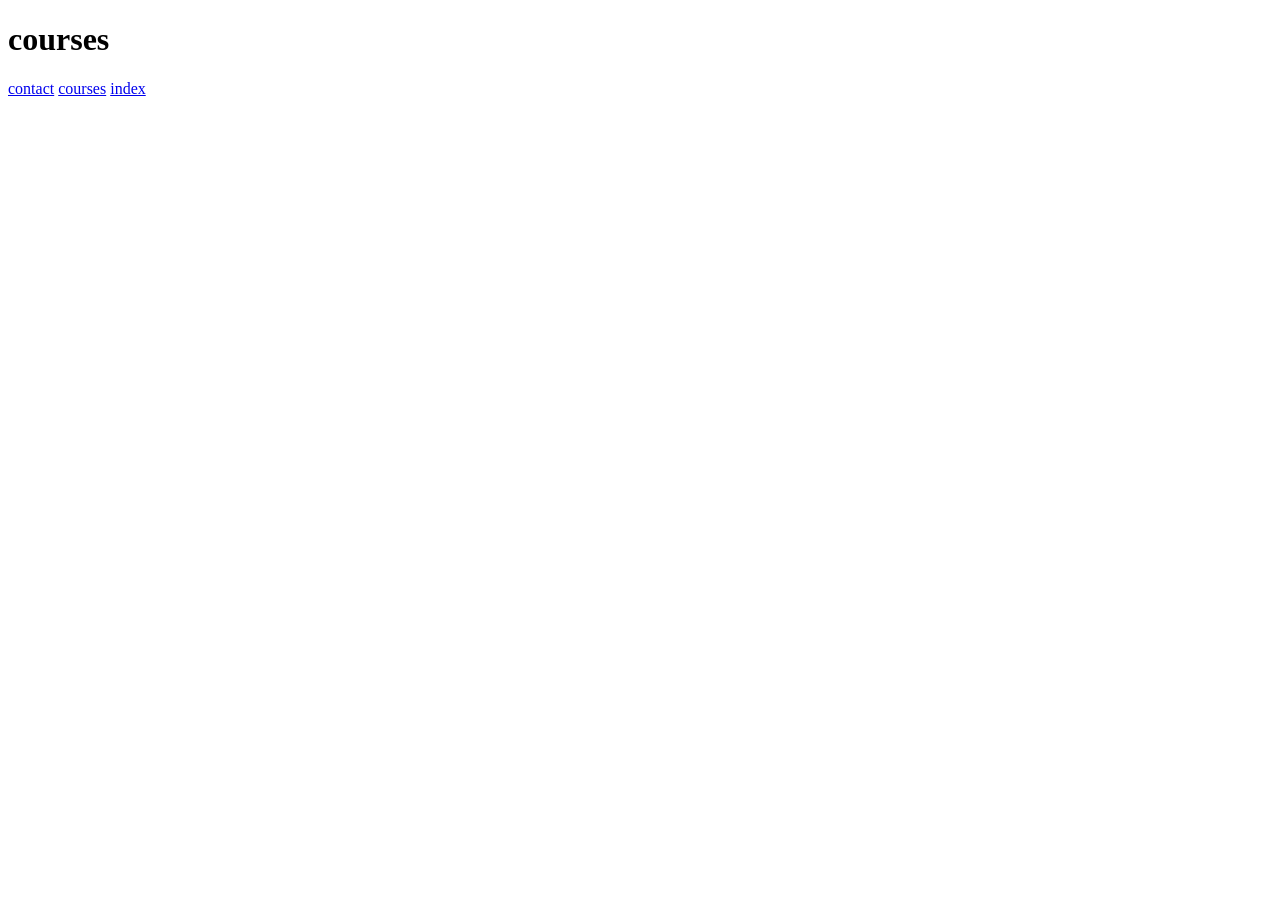
==== about.html @ 9f316b7d "Add files via upload" ====
<!DOCTYPE html>
<html lang="en">
<head>
    <meta charset="UTF-8">
    <meta name="viewport" content="width=device-width, initial-scale=1.0">
    <title>Document</title>
</head>
<body>
    <h1>courses</h1>
    <a href="contact.html" target="_blank">contact</a>
    <a href="courses.html" target="_blank">courses</a>
    <a href="index.html" target="_blank">index</a>
</body>
</html>
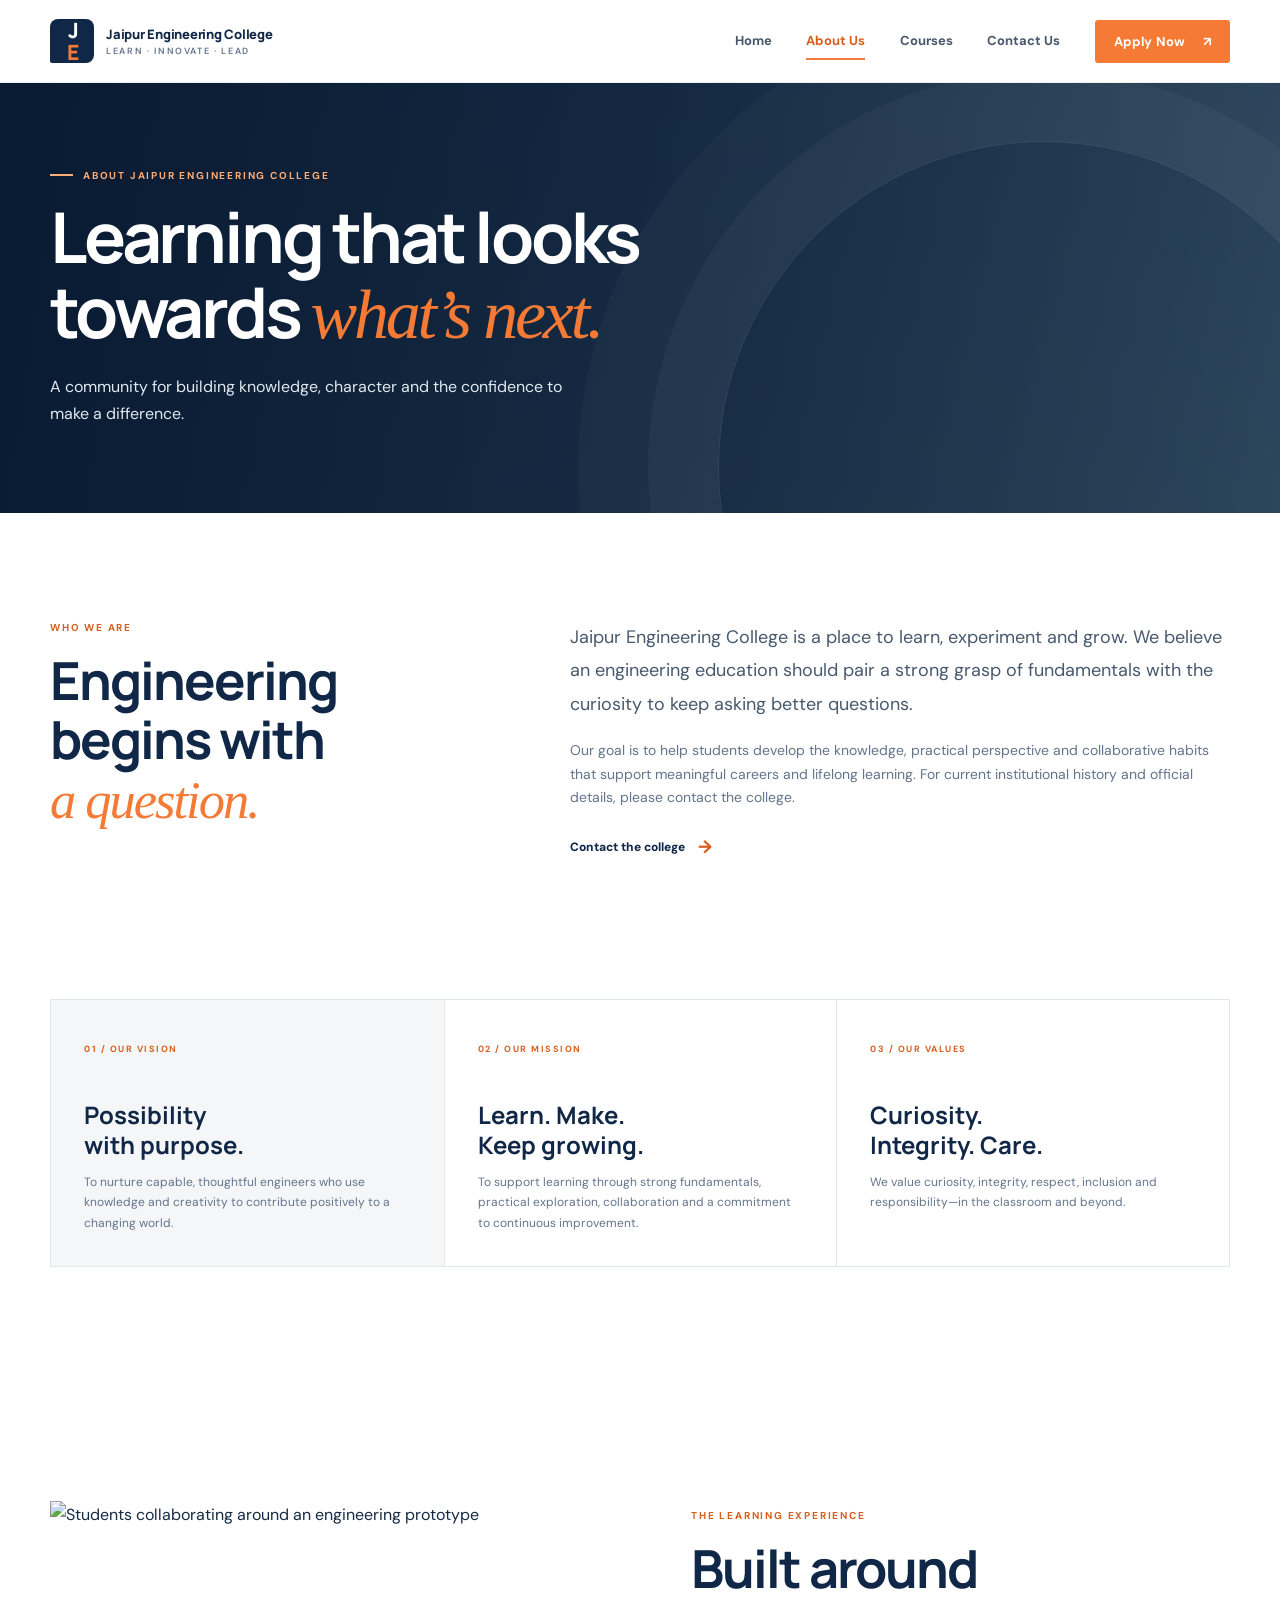
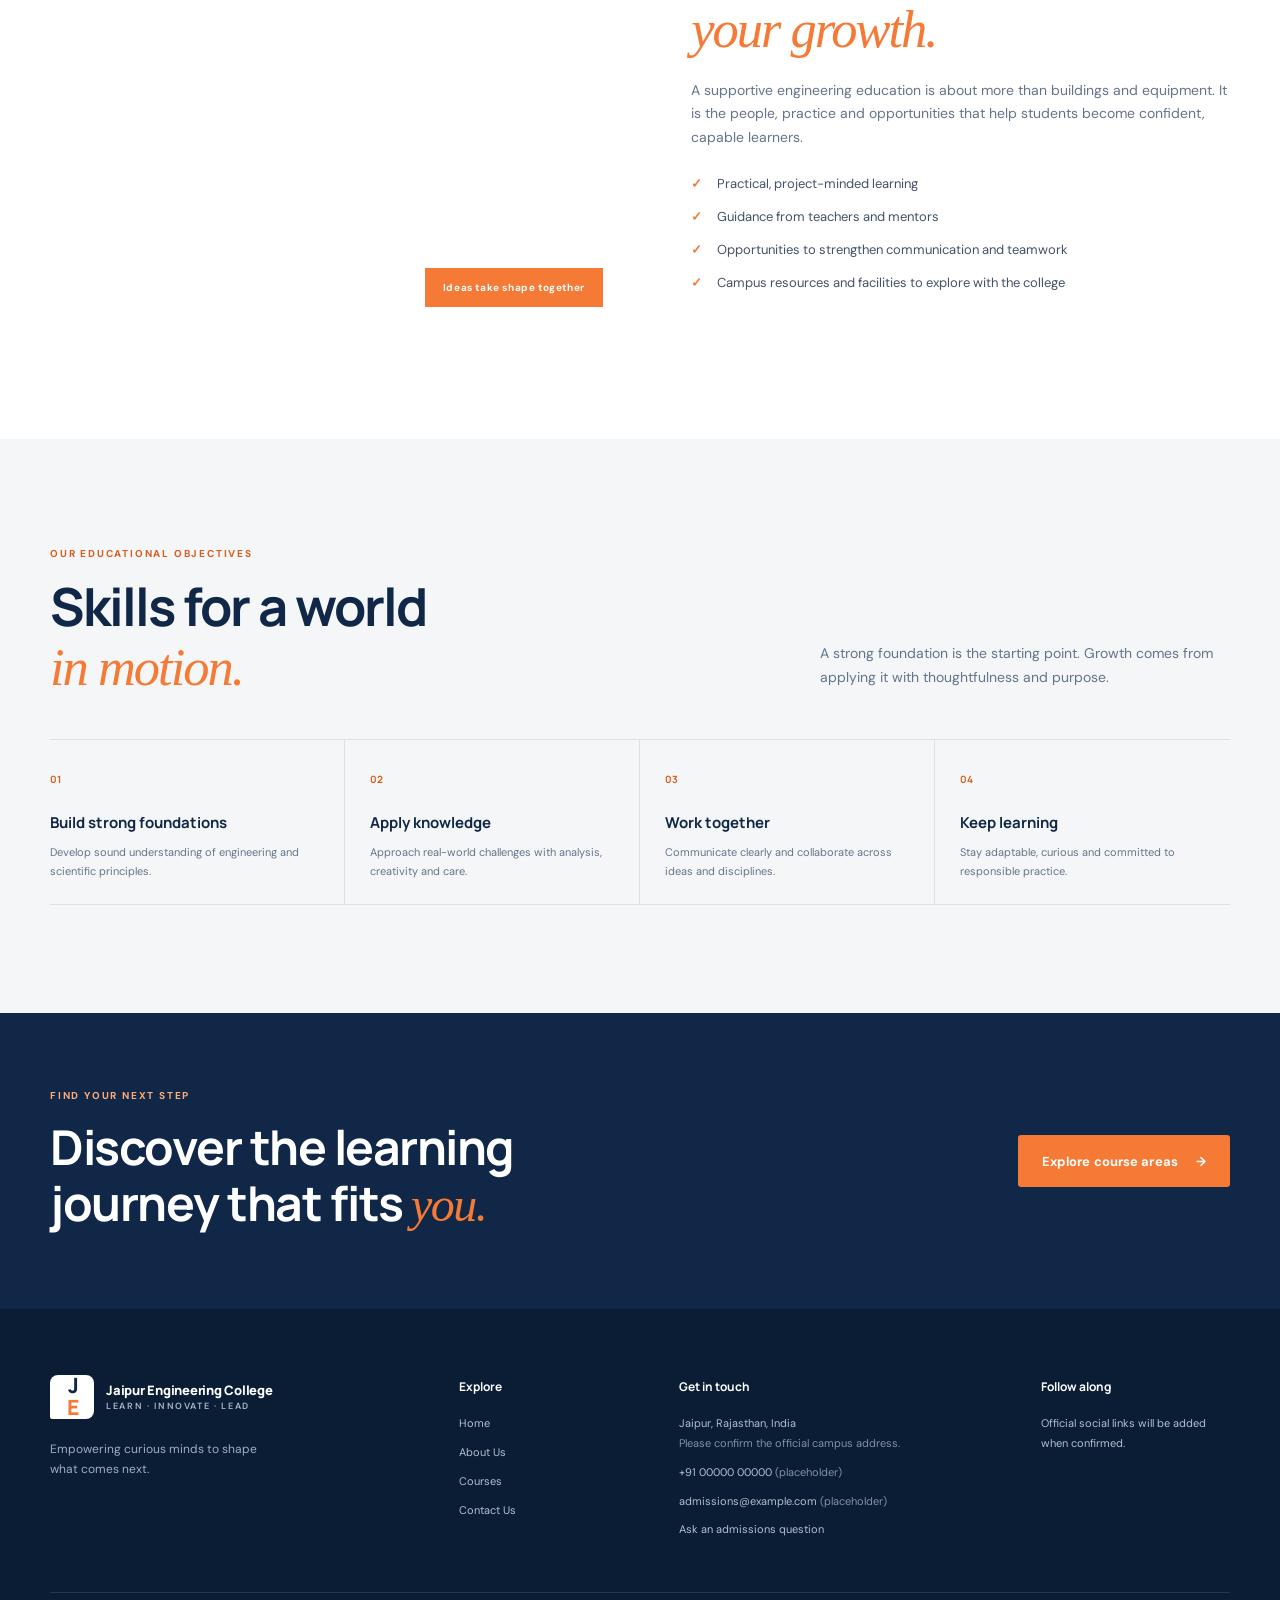
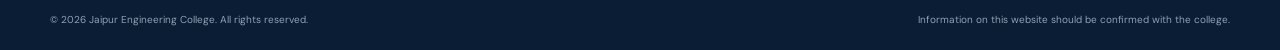
==== commit e526a3d8: "updated design of my first site" ====
--- a/about.html
+++ b/about.html
@@ -2,13 +2,26 @@
 <html lang="en">
 <head>
     <meta charset="UTF-8">
-    <meta name="viewport" content="width=device-width, initial-scale=1.0">
-    <title>Document</title>
+    <meta name="viewport" content="width=device-width, initial-scale=1">
+    <meta name="description" content="Learn about Jaipur Engineering College, its educational approach, values and campus experience.">
+    <meta name="theme-color" content="#102747">
+    <title>About Us | Jaipur Engineering College</title>
+    <link rel="preconnect" href="https://fonts.googleapis.com">
+    <link rel="preconnect" href="https://fonts.gstatic.com" crossorigin>
+    <link href="https://fonts.googleapis.com/css2?family=DM+Sans:wght@400;500;600;700&family=Manrope:wght@400;500;600;700;800&display=swap" rel="stylesheet">
+    <link rel="stylesheet" href="style.css"><script src="script.js" defer></script>
 </head>
 <body>
-    <h1>courses</h1>
-    <a href="contact.html" target="_blank">contact</a>
-    <a href="courses.html" target="_blank">courses</a>
-    <a href="index.html" target="_blank">index</a>
+    <a class="skip-link" href="#main">Skip to content</a>
+    <header class="site-header"><div class="container nav-wrap"><a class="brand" href="index.html" aria-label="Jaipur Engineering College home"><span class="brand-mark" aria-hidden="true">J<span>E</span></span><span class="brand-name">Jaipur Engineering College<small>Learn · Innovate · Lead</small></span></a><button class="menu-toggle" type="button" aria-label="Open navigation" aria-expanded="false" aria-controls="primary-navigation"><span></span><span></span><span></span></button><nav class="primary-nav" id="primary-navigation" aria-label="Main navigation"><a href="index.html">Home</a><a href="about.html" aria-current="page">About Us</a><a href="courses.html">Courses</a><a href="contact.html">Contact Us</a><a class="button button-small button-orange nav-apply" href="contact.html#enquiry">Apply Now <span aria-hidden="true">↗</span></a></nav></div></header>
+    <main id="main">
+        <section class="page-hero about-hero"><div class="container page-hero-content"><p class="eyebrow eyebrow-light"><span></span> About Jaipur Engineering College</p><h1>Learning that looks<br>towards <em>what’s next.</em></h1><p>A community for building knowledge, character and the confidence to make a difference.</p></div></section>
+        <section class="section"><div class="container about-intro-grid"><div class="section-heading"><p class="eyebrow">Who we are</p><h2>Engineering<br>begins with<br><em>a question.</em></h2></div><div class="about-intro-copy"><p class="body-large">Jaipur Engineering College is a place to learn, experiment and grow. We believe an engineering education should pair a strong grasp of fundamentals with the curiosity to keep asking better questions.</p><p>Our goal is to help students develop the knowledge, practical perspective and collaborative habits that support meaningful careers and lifelong learning. For current institutional history and official details, please contact the college.</p><a class="text-link" href="contact.html">Contact the college <span aria-hidden="true">→</span></a></div></div></section>
+        <section class="values-section"><div class="container values-grid"><article class="value-card value-primary"><span class="card-number">01 / OUR VISION</span><h2>Possibility<br>with purpose.</h2><p>To nurture capable, thoughtful engineers who use knowledge and creativity to contribute positively to a changing world.</p></article><article class="value-card"><span class="card-number">02 / OUR MISSION</span><h2>Learn. Make.<br>Keep growing.</h2><p>To support learning through strong fundamentals, practical exploration, collaboration and a commitment to continuous improvement.</p></article><article class="value-card"><span class="card-number">03 / OUR VALUES</span><h2>Curiosity.<br>Integrity. Care.</h2><p>We value curiosity, integrity, respect, inclusion and responsibility—in the classroom and beyond.</p></article></div></section>
+        <section class="section"><div class="container split-feature about-facilities"><div class="feature-image-wrap"><img src="https://images.unsplash.com/photo-1581092160562-40aa08e78837?auto=format&fit=crop&w=1000&q=80" alt="Students collaborating around an engineering prototype" loading="lazy"><span class="image-caption">Ideas take shape together</span></div><div class="feature-copy"><p class="eyebrow">The learning experience</p><h2>Built around<br><em>your growth.</em></h2><p>A supportive engineering education is about more than buildings and equipment. It is the people, practice and opportunities that help students become confident, capable learners.</p><ul class="check-list"><li>Practical, project-minded learning</li><li>Guidance from teachers and mentors</li><li>Opportunities to strengthen communication and teamwork</li><li>Campus resources and facilities to explore with the college</li></ul></div></div></section>
+        <section class="section section-soft"><div class="container"><div class="section-top"><div class="section-heading"><p class="eyebrow">Our educational objectives</p><h2>Skills for a world<br><em>in motion.</em></h2></div><p class="section-summary">A strong foundation is the starting point. Growth comes from applying it with thoughtfulness and purpose.</p></div><div class="objectives-grid"><article><span>01</span><h3>Build strong foundations</h3><p>Develop sound understanding of engineering and scientific principles.</p></article><article><span>02</span><h3>Apply knowledge</h3><p>Approach real-world challenges with analysis, creativity and care.</p></article><article><span>03</span><h3>Work together</h3><p>Communicate clearly and collaborate across ideas and disciplines.</p></article><article><span>04</span><h3>Keep learning</h3><p>Stay adaptable, curious and committed to responsible practice.</p></article></div></div></section>
+        <section class="career-band"><div class="container career-content"><div><p class="eyebrow eyebrow-light">Find your next step</p><h2>Discover the learning<br>journey that fits <em>you.</em></h2></div><a class="button button-orange" href="courses.html">Explore course areas <span aria-hidden="true">→</span></a></div></section>
+    </main>
+    <footer class="site-footer"><div class="container footer-main"><div class="footer-brand"><a class="brand brand-footer" href="index.html"><span class="brand-mark" aria-hidden="true">J<span>E</span></span><span class="brand-name">Jaipur Engineering College<small>Learn · Innovate · Lead</small></span></a><p>Empowering curious minds to shape what comes next.</p></div><div class="footer-col"><h2>Explore</h2><a href="index.html">Home</a><a href="about.html">About Us</a><a href="courses.html">Courses</a><a href="contact.html">Contact Us</a></div><div class="footer-col"><h2>Get in touch</h2><p>Jaipur, Rajasthan, India<br><span class="muted">Please confirm the official campus address.</span></p><a href="tel:+910000000000">+91 00000 00000 <span class="muted">(placeholder)</span></a><a href="mailto:admissions@example.com">admissions@example.com <span class="muted">(placeholder)</span></a><a href="contact.html#enquiry">Ask an admissions question</a></div><div class="footer-col"><h2>Follow along</h2><p>Official social links will be added when confirmed.</p></div></div><div class="container footer-bottom"><span>© <span data-year>2026</span> Jaipur Engineering College. All rights reserved.</span><span>Information on this website should be confirmed with the college.</span></div></footer>
 </body>
-</html>+</html>
--- a/style.css
+++ b/style.css
@@ -0,0 +1,313 @@
+:root {
+    color-scheme: light;
+    --navy: #102747;
+    --navy-deep: #0b1d35;
+    --ink: #152a43;
+    --muted: #64748b;
+    --orange: #f47a35;
+    --orange-dark: #d85e1d;
+    --paper: #fff;
+    --soft: #f4f6f8;
+    --line: #e3e8ed;
+    --serif: Georgia, "Times New Roman", serif;
+    --sans: "DM Sans", Arial, sans-serif;
+    --display: "Manrope", "DM Sans", Arial, sans-serif;
+    --content: 1180px;
+}
+
+* { box-sizing: border-box; }
+html { scroll-behavior: smooth; scroll-padding-top: 88px; }
+body { margin: 0; color: var(--ink); background: var(--paper); font: 16px/1.7 var(--sans); -webkit-font-smoothing: antialiased; }
+img { display: block; max-width: 100%; }
+a { color: inherit; text-decoration: none; }
+button, input, select, textarea { font: inherit; }
+button, a { -webkit-tap-highlight-color: transparent; }
+.container { width: min(var(--content), calc(100% - 48px)); margin-inline: auto; }
+.sr-only, .skip-link:not(:focus) { position: absolute; width: 1px; height: 1px; padding: 0; margin: -1px; overflow: hidden; clip: rect(0, 0, 0, 0); white-space: nowrap; border: 0; }
+.skip-link:focus { position: fixed; z-index: 100; top: 12px; left: 12px; padding: 12px 18px; background: var(--paper); color: var(--navy); box-shadow: 0 4px 20px #0003; }
+.site-header { position: sticky; z-index: 20; top: 0; background: rgba(255,255,255,.97); border-bottom: 1px solid rgba(16,39,71,.08); backdrop-filter: blur(14px); }
+.nav-wrap { min-height: 82px; display: flex; align-items: center; justify-content: space-between; gap: 32px; }
+.brand { display: inline-flex; align-items: center; gap: 12px; flex-shrink: 0; }
+.brand-mark { display: grid; width: 44px; height: 44px; place-items: center; border-radius: 8px 8px 8px 2px; background: var(--navy); color: white; font: 800 21px/1 var(--display); letter-spacing: -2px; }
+.brand-mark span { color: var(--orange); }
+.brand-name { color: var(--navy); font: 800 13px/1.25 var(--display); letter-spacing: -.25px; }
+.brand-name small { display: block; margin-top: 4px; color: var(--muted); font: 600 9px/1 var(--sans); letter-spacing: 1.65px; text-transform: uppercase; }
+.primary-nav { display: flex; align-items: center; gap: clamp(19px, 2.7vw, 38px); }
+.primary-nav > a:not(.button) { position: relative; padding-block: 28px; color: #48576b; font-size: 13px; font-weight: 700; transition: color .2s; }
+.primary-nav > a:not(.button):hover, .primary-nav > a[aria-current="page"] { color: var(--orange-dark); }
+.primary-nav > a:not(.button)::after { position: absolute; right: 0; bottom: 20px; left: 0; height: 2px; background: var(--orange); content: ""; transform: scaleX(0); transform-origin: left; transition: transform .2s; }
+.primary-nav > a:not(.button):hover::after, .primary-nav > a[aria-current="page"]::after { transform: scaleX(1); }
+.menu-toggle { display: none; width: 44px; height: 44px; padding: 11px; border: 1px solid var(--line); border-radius: 5px; background: white; cursor: pointer; }
+.menu-toggle span { display: block; width: 19px; height: 2px; margin: 4px auto; background: var(--navy); transition: transform .2s, opacity .2s; }
+.button { display: inline-flex; min-height: 52px; align-items: center; justify-content: center; gap: 18px; padding: 0 23px; border: 1px solid transparent; border-radius: 3px; font: 700 13px/1 var(--sans); letter-spacing: .1px; transition: transform .2s, background .2s, color .2s, box-shadow .2s; }
+.button:hover { transform: translateY(-2px); box-shadow: 0 8px 22px #10274720; }
+.button-small { min-height: 43px; padding-inline: 18px; }
+.button-orange { color: white; background: var(--orange); }
+.button-orange:hover { background: var(--orange-dark); }
+.button-navy { color: white; background: var(--navy); }
+.button-navy:hover { background: var(--navy-deep); }
+.button-outline-light { border-color: #ffffff95; color: white; background: #ffffff0d; }
+.button-outline-light:hover { color: var(--navy); background: white; }
+.hero { position: relative; display: flex; min-height: min(670px, 77vw); min-height: clamp(560px, 61vw, 710px); align-items: center; overflow: hidden; color: white; background: var(--navy); }
+.hero-image, .hero-shade { position: absolute; inset: 0; width: 100%; height: 100%; }
+.hero-image { object-fit: cover; object-position: center 48%; animation: hero-zoom 16s ease-out both; }
+.hero-shade { background: linear-gradient(90deg, rgba(8,25,47,.91) 0%, rgba(8,25,47,.76) 43%, rgba(8,25,47,.18) 100%), linear-gradient(0deg, rgba(8,25,47,.30), transparent 34%); }
+.hero-content { position: relative; z-index: 1; padding-block: 80px 90px; animation: rise-in .7s ease-out both; }
+.eyebrow { display: flex; align-items: center; gap: 10px; margin: 0 0 17px; color: var(--orange-dark); font: 700 10px/1.3 var(--sans); letter-spacing: 1.8px; text-transform: uppercase; }
+.eyebrow > span { display: inline-block; width: 23px; height: 2px; background: currentColor; }
+.eyebrow-light { color: #ffad76; }
+h1, h2, h3, p { margin-top: 0; }
+h1, h2, h3 { font-family: var(--display); }
+.hero h1, .page-hero h1 { max-width: 780px; margin: 0; color: white; font-size: clamp(42px, 6.2vw, 78px); font-weight: 700; line-height: 1.08; letter-spacing: -3.2px; }
+h1 em, h2 em { color: var(--orange); font-family: var(--serif); font-weight: 400; }
+.hero-copy { max-width: 535px; margin: 24px 0 30px; color: #e0e8f0; font-size: 17px; line-height: 1.8; }
+.button-row { display: flex; flex-wrap: wrap; gap: 12px; }
+.hero-note { margin: 32px 0 0; color: #d5deea; font-size: 11px; letter-spacing: .6px; }
+.hero-index { position: absolute; right: max(24px, calc((100% - var(--content))/2)); bottom: 38px; color: white; font: 700 12px var(--display); letter-spacing: 2px; }
+.hero-index span { color: #a9b6c6; }
+.quick-facts { border-bottom: 1px solid var(--line); background: #fff; }
+.facts-grid { display: grid; grid-template-columns: repeat(4,1fr); padding-block: 25px; }
+.facts-grid > div { padding: 3px 22px; border-left: 1px solid var(--line); }
+.facts-grid > div:first-child { padding-left: 0; border-left: 0; }
+.facts-grid strong, .facts-grid span { display: block; }
+.facts-grid strong { color: var(--navy); font: 800 13px var(--display); }
+.facts-grid span { margin-top: 5px; color: var(--muted); font-size: 11px; }
+.snapshot-section { padding-block: 58px; background: #fbf6f2; }
+.snapshot-inner { display: grid; grid-template-columns: .75fr 1.25fr; align-items: center; gap: 55px; }
+.snapshot-heading .eyebrow { margin-bottom: 10px; }
+.snapshot-heading h2 { margin: 0; color: var(--navy); font-size: 27px; line-height: 1.18; }
+.snapshot-heading p:last-child { max-width: 260px; margin: 11px 0 0; color: var(--muted); font-size: 10px; }
+.snapshot-grid { display: grid; grid-template-columns: 1fr 1fr; border-top: 1px solid #e7d8cf; border-left: 1px solid #e7d8cf; }
+.snapshot-grid article { min-height: 82px; padding: 17px 20px; border-right: 1px solid #e7d8cf; border-bottom: 1px solid #e7d8cf; }
+.snapshot-grid strong, .snapshot-grid span { display: block; }
+.snapshot-grid strong { color: var(--navy); font: 700 14px var(--display); }
+.snapshot-grid span { margin-top: 3px; color: var(--muted); font-size: 10px; }
+.section { padding-block: 108px; }
+.section-soft { background: var(--soft); }
+.intro-grid { display: grid; grid-template-columns: .9fr 1.1fr; align-items: center; gap: 70px; }
+.section-heading h2, .feature-copy h2, .contact-aside h2 { margin: 0; color: var(--navy); font-size: clamp(36px, 4.1vw, 53px); line-height: 1.12; letter-spacing: -2px; }
+.section-heading h2 em, .feature-copy h2 em, .contact-aside h2 em { color: var(--orange); }
+.body-large { color: #48596d; font-size: 18px; line-height: 1.85; }
+.intro-copy p { margin-bottom: 23px; }
+.text-link { display: inline-flex; align-items: center; gap: 13px; color: var(--navy); font-size: 12px; font-weight: 800; }
+.text-link span { color: var(--orange-dark); font-size: 18px; transition: transform .2s; }
+.text-link:hover span { transform: translateX(4px); }
+.section-top { display: flex; align-items: end; justify-content: space-between; gap: 30px; margin-bottom: 42px; }
+.section-top > .text-link { margin-bottom: 8px; }
+.course-preview-grid { display: grid; grid-template-columns: repeat(3,1fr); gap: 17px; }
+.course-preview { position: relative; min-height: 260px; padding: 29px; border: 1px solid #e1e6eb; background: white; transition: transform .25s, box-shadow .25s, border-color .25s; }
+.course-preview:hover { transform: translateY(-5px); border-color: #f5b68f; box-shadow: 0 14px 34px #1027470d; }
+.card-number { color: var(--orange-dark); font: 700 9px/1.4 var(--sans); letter-spacing: 1.5px; }
+.course-preview h3 { max-width: 250px; margin: 48px 0 10px; color: var(--navy); font-size: 21px; line-height: 1.3; }
+.course-preview p { max-width: 280px; margin-bottom: 0; color: var(--muted); font-size: 13px; }
+.card-arrow { position: absolute; top: 24px; right: 27px; color: var(--orange); font-size: 22px; }
+.fine-print { margin: 20px 0 0; color: #7a8795; font-size: 11px; }
+.split-feature { display: grid; grid-template-columns: 1fr 1fr; align-items: center; gap: clamp(50px, 8vw, 110px); }
+.feature-image-wrap { position: relative; min-height: 430px; }
+.feature-image-wrap img { width: 100%; height: 430px; object-fit: cover; }
+.image-caption { position: absolute; right: -14px; bottom: 24px; padding: 13px 18px; color: white; background: var(--orange); font: 700 10px var(--sans); letter-spacing: .6px; }
+.feature-copy > p:not(.eyebrow) { margin: 20px 0; color: var(--muted); font-size: 14px; }
+.check-list { display: grid; gap: 11px; margin: 23px 0 29px; padding: 0; list-style: none; }
+.check-list li { position: relative; padding-left: 26px; color: #425267; font-size: 13px; }
+.check-list li::before { position: absolute; left: 0; color: var(--orange); content: "✓"; font-weight: 800; }
+.facilities-section { padding-top: 92px; }
+.facility-grid { display: grid; grid-template-columns: repeat(3,1fr); gap: 18px; }
+.facility-card { overflow: hidden; border: 1px solid var(--line); background: white; }
+.facility-card img { width: 100%; height: 205px; object-fit: cover; }
+.facility-card > div { padding: 22px; }
+.facility-card h3 { margin: 10px 0 7px; color: var(--navy); font-size: 19px; }
+.facility-card p { margin: 0; color: var(--muted); font-size: 11px; }
+.placement-section { padding-block: 80px; }
+.placement-inner { display: grid; grid-template-columns: .9fr 1.1fr .8fr; align-items: center; gap: 45px; }
+.placement-inner h2 { margin: 0; color: var(--navy); font-size: clamp(32px,3vw,42px); line-height: 1.15; letter-spacing: -1.5px; }
+.placement-inner > div:nth-child(2) p { margin-bottom: 17px; color: var(--muted); font-size: 12px; }
+.placement-placeholder { padding: 20px; border-left: 2px solid var(--orange); background: var(--soft); }
+.placement-placeholder span, .placement-placeholder strong { display: block; }
+.placement-placeholder span { color: var(--muted); font-size: 10px; }
+.placement-placeholder strong { margin-top: 6px; color: var(--navy); font: 700 13px var(--display); }
+.career-band { padding-block: 76px; color: white; background: var(--navy); }
+.career-content { display: flex; align-items: center; justify-content: space-between; gap: 35px; }
+.career-content h2 { margin: 0; color: white; font-size: clamp(31px, 4vw, 48px); line-height: 1.17; letter-spacing: -1.5px; }
+.stories-section { background: #f8f9fa; }
+.stories-inner { display: grid; grid-template-columns: 1fr 1fr; gap: 90px; align-items: center; }
+.stories-inner h2 { margin: 0; color: var(--navy); font-size: clamp(36px,4vw,50px); line-height: 1.1; letter-spacing: -2px; }
+.story-note { position: relative; padding-left: 34px; border-left: 1px solid #d9e0e7; }
+.story-note p { color: #526175; font-size: 15px; }
+.quote-mark { display: block; margin-bottom: 8px; color: var(--orange); font: 60px/.7 var(--serif); }
+.site-footer { color: #e1e9f1; background: #0a1d35; }
+.footer-main { display: grid; grid-template-columns: 1.5fr .7fr 1.3fr .8fr; gap: 55px; padding-block: 65px 52px; }
+.brand-footer .brand-name { color: white; }
+.brand-footer .brand-name small { color: #a9b7c8; }
+.brand-footer .brand-mark { color: var(--navy); background: white; }
+.footer-brand > p { max-width: 230px; margin: 20px 0 0; color: #9eafc2; font-size: 12px; }
+.footer-col { display: flex; align-items: flex-start; flex-direction: column; gap: 9px; }
+.footer-col h2 { margin: 4px 0 10px; color: white; font: 700 12px var(--display); }
+.footer-col > a, .footer-col p { margin: 0; color: #b3c0cf; font-size: 11px; line-height: 1.8; }
+.footer-col > a:hover { color: #ffad76; }
+.muted { color: #8192a6; }
+.footer-bottom { display: flex; justify-content: space-between; gap: 20px; padding-block: 18px 22px; border-top: 1px solid #ffffff1c; color: #8fa0b4; font-size: 10px; }
+
+/* Inner pages */
+.page-hero { position: relative; display: flex; min-height: 430px; align-items: center; overflow: hidden; background-color: var(--navy); }
+.page-hero::before { position: absolute; inset: 0; background: linear-gradient(90deg,rgba(8,25,47,.92),rgba(8,25,47,.63) 60%,rgba(8,25,47,.36)); content: ""; }
+.page-hero::after { position: absolute; right: -90px; bottom: -280px; width: 650px; height: 650px; border: 1px solid #ffffff1c; border-radius: 50%; box-shadow: 0 0 0 70px #ffffff08,0 0 0 140px #ffffff06; content: ""; }
+.about-hero { background: linear-gradient(120deg,#142f51,#49677d); }
+.about-hero::before { background: linear-gradient(90deg,rgba(8,25,47,.9),rgba(8,25,47,.42)); }
+.courses-hero { background: linear-gradient(115deg,#102747 0%,#24486a 70%,#b75b32 150%); }
+.contact-hero { background: linear-gradient(115deg,#102747 0%,#294b67 65%,#a85530 145%); }
+.page-hero-content { position: relative; z-index: 1; padding-block: 80px; }
+.page-hero h1 { font-size: clamp(44px,6vw,70px); }
+.page-hero-content > p:last-child { max-width: 540px; margin: 20px 0 0; color: #e1e8ef; font-size: 16px; }
+.about-intro-grid { display: grid; grid-template-columns: .8fr 1.2fr; gap: 80px; }
+.about-intro-copy p { color: var(--muted); font-size: 14px; }
+.about-intro-copy .body-large { color: #48596d; font-size: 18px; }
+.about-intro-copy .text-link { margin-top: 8px; }
+.values-section { padding-block: 28px 96px; }
+.values-grid { display: grid; grid-template-columns: repeat(3,1fr); border: 1px solid var(--line); }
+.value-card { min-height: 260px; padding: 33px; border-left: 1px solid var(--line); }
+.value-card:first-child { border-left: 0; }
+.value-card h2 { margin: 40px 0 12px; color: var(--navy); font-size: 24px; line-height: 1.25; }
+.value-card p { margin: 0; color: var(--muted); font-size: 12px; }
+.value-primary { background: var(--soft); }
+.about-facilities { padding-top: 30px; }
+.section-summary { max-width: 410px; margin-bottom: 7px; color: var(--muted); font-size: 14px; }
+.objectives-grid { display: grid; grid-template-columns: repeat(4,1fr); border-top: 1px solid #dce2e8; border-bottom: 1px solid #dce2e8; }
+.objectives-grid article { padding: 24px 25px 23px 0; border-right: 1px solid #dce2e8; }
+.objectives-grid article + article { padding-left: 25px; }
+.objectives-grid article:last-child { border: 0; }
+.objectives-grid article > span { color: var(--orange-dark); font: 700 10px var(--display); }
+.objectives-grid h3 { margin: 19px 0 8px; color: var(--navy); font-size: 15px; }
+.objectives-grid p { margin: 0; color: var(--muted); font-size: 11px; }
+.course-page-heading { display: flex; justify-content: space-between; align-items: end; gap: 50px; margin-bottom: 40px; }
+.course-page-heading h2 { margin: 0; color: var(--navy); font-size: clamp(34px,4vw,48px); line-height: 1.12; letter-spacing: -1.8px; }
+.course-page-heading > p { max-width: 470px; margin: 0 0 4px; color: var(--muted); font-size: 12px; }
+.course-tools { display: flex; align-items: center; justify-content: space-between; gap: 20px; margin-bottom: 23px; }
+.search-box { display: flex; min-width: 260px; align-items: center; gap: 9px; padding: 0 14px; border: 1px solid #dce2e8; color: var(--orange-dark); }
+.search-box > span:not(.sr-only) { font-size: 22px; }
+.search-box input { width: 100%; height: 45px; border: 0; outline: 0; color: var(--ink); background: transparent; font-size: 12px; }
+.filter-buttons { display: flex; flex-wrap: wrap; gap: 7px; }
+.filter-button { padding: 10px 14px; border: 1px solid #dce2e8; color: #536175; background: white; font-size: 11px; font-weight: 700; cursor: pointer; transition: color .2s, background .2s, border .2s; }
+.filter-button:hover, .filter-button.is-active { border-color: var(--navy); color: white; background: var(--navy); }
+.course-grid { display: grid; grid-template-columns: repeat(3,1fr); gap: 20px; align-items: stretch; }
+.course-card { overflow: hidden; border: 1px solid #e1e6eb; background: white; transition: transform .2s, box-shadow .2s; }
+.course-card:hover { transform: translateY(-4px); box-shadow: 0 12px 30px #10274712; }
+.course-card[hidden] { display: none; }
+.course-card > img { width: 100%; height: 190px; object-fit: cover; background: var(--soft); }
+.course-card-body { padding: 21px; }
+.course-card h3 { min-height: 53px; margin: 11px 0 8px; color: var(--navy); font-size: 18px; line-height: 1.42; }
+.course-card-body > p { min-height: 60px; margin-bottom: 18px; color: var(--muted); font-size: 11px; }
+.course-card dl { margin: 0 0 19px; border-top: 1px solid var(--line); }
+.course-card dl > div { display: flex; justify-content: space-between; gap: 10px; padding: 9px 0; border-bottom: 1px solid var(--line); font-size: 10px; }
+.course-card dt { color: #69778a; }
+.course-card dd { margin: 0; color: var(--ink); font-weight: 700; text-align: right; }
+.course-card .text-link { font-size: 10px; }
+.empty-state { padding: 35px 0; color: var(--muted); text-align: center; }
+.notice-band { padding-block: 34px; background: var(--soft); }
+.notice-inner { display: flex; align-items: center; gap: 22px; }
+.notice-icon { display: grid; width: 40px; height: 40px; flex: 0 0 auto; place-items: center; border-radius: 50%; color: white; background: var(--orange); font: 700 17px var(--serif); }
+.notice-inner > div { flex: 1; }
+.notice-inner h2 { margin: 0 0 4px; color: var(--navy); font-size: 16px; }
+.notice-inner p { max-width: 720px; margin: 0; color: var(--muted); font-size: 11px; }
+.contact-section { padding-top: 88px; }
+.contact-layout { display: grid; grid-template-columns: .8fr 1.2fr; align-items: start; gap: 90px; }
+.contact-aside > p:not(.eyebrow) { max-width: 390px; margin: 20px 0 29px; color: var(--muted); font-size: 13px; }
+.contact-detail { display: flex; gap: 14px; margin-block: 20px; }
+.detail-icon { display: grid; width: 38px; height: 38px; flex: 0 0 auto; place-items: center; border: 1px solid #f2c0a2; color: var(--orange-dark); font-size: 16px; }
+.contact-detail h3 { margin: 0 0 3px; color: var(--navy); font-size: 12px; }
+.contact-detail p, .contact-detail a { margin: 0; color: #59687b; font-size: 11px; }
+.contact-detail a { text-decoration: underline; text-underline-offset: 2px; }
+.map-placeholder { display: flex; min-height: 130px; align-items: center; justify-content: center; flex-direction: column; gap: 7px; margin-top: 27px; padding: 20px; border: 1px dashed #c9d1d9; color: #8290a0; background: var(--soft); text-align: center; }
+.map-placeholder > span { color: var(--orange); font-size: 22px; }
+.map-placeholder p { max-width: 270px; margin: 0; font-size: 11px; }
+.form-panel { padding: clamp(25px,4vw,43px); border: 1px solid var(--line); box-shadow: 0 14px 40px #1027470b; }
+.form-panel h2 { margin: 0; color: var(--navy); font-size: 34px; letter-spacing: -1px; }
+.form-panel h2 em { color: var(--orange); }
+.form-intro { margin: 7px 0 24px; color: var(--muted); font-size: 11px; }
+.form-intro span, .form-field label span { color: var(--orange-dark); }
+.form-row { display: grid; grid-template-columns: 1fr 1fr; gap: 17px; }
+.form-field { display: flex; min-width: 0; flex-direction: column; gap: 7px; margin-bottom: 17px; }
+.form-field label { color: var(--navy); font-size: 11px; font-weight: 700; }
+.form-field input, .form-field select, .form-field textarea { width: 100%; min-height: 45px; padding: 11px 12px; border: 1px solid #d9e0e7; border-radius: 2px; outline: none; color: var(--ink); background: white; font-size: 12px; transition: border-color .2s, box-shadow .2s; }
+.form-field textarea { min-height: 120px; resize: vertical; }
+.form-field input:focus, .form-field select:focus, .form-field textarea:focus { border-color: var(--orange); box-shadow: 0 0 0 3px #f47a351c; }
+.form-field [aria-invalid="true"] { border-color: #bb3d32; }
+.form-disclaimer { margin: 0 0 17px; padding: 11px 13px; color: #657286; background: var(--soft); font-size: 10px; line-height: 1.6; }
+.form-submit { min-width: 180px; cursor: pointer; }
+.form-feedback { min-height: 21px; margin: 12px 0 0; color: #315f43; font-size: 11px; }
+.form-feedback.is-error { color: #a83229; }
+
+@keyframes rise-in { from { opacity: 0; transform: translateY(15px); } to { opacity: 1; transform: translateY(0); } }
+@keyframes hero-zoom { from { transform: scale(1.04); } to { transform: scale(1); } }
+@media (prefers-reduced-motion: reduce) { *, *::before, *::after { scroll-behavior: auto !important; animation-duration: .01ms !important; animation-iteration-count: 1 !important; transition-duration: .01ms !important; } }
+@media (max-width: 900px) {
+    .nav-wrap { min-height: 74px; }
+    .menu-toggle { display: block; }
+    .primary-nav { position: absolute; top: calc(100% + 1px); right: 0; left: 0; display: none; align-items: stretch; flex-direction: column; gap: 0; padding: 10px 24px 22px; border-bottom: 1px solid var(--line); background: white; box-shadow: 0 12px 20px #10274712; }
+    .primary-nav.is-open { display: flex; }
+    .primary-nav > a:not(.button) { padding: 13px 0; }
+    .primary-nav > a:not(.button)::after { bottom: 6px; right: auto; width: 30px; }
+    .nav-apply { align-self: flex-start; margin-top: 10px; }
+    .course-grid { grid-template-columns: repeat(2,1fr); }
+    .footer-main { grid-template-columns: 1.2fr 1fr; gap: 35px; }
+    .contact-layout { gap: 45px; }
+}
+@media (max-width: 650px) {
+    .container { width: min(var(--content), calc(100% - 36px)); }
+    .brand-mark { width: 40px; height: 40px; }
+    .brand-name { font-size: 11px; }
+    .hero { min-height: 610px; }
+    .hero-image { object-position: 58% center; }
+    .hero-shade { background: linear-gradient(90deg,rgba(8,25,47,.88),rgba(8,25,47,.52)),linear-gradient(0deg,rgba(8,25,47,.46),transparent 50%); }
+    .hero-content { padding-block: 68px; }
+    .hero h1, .page-hero h1 { font-size: clamp(42px, 12vw, 62px); letter-spacing: -2px; }
+    .hero-copy { font-size: 15px; }
+    .hero-index { bottom: 23px; }
+    .facts-grid { grid-template-columns: 1fr 1fr; gap: 18px 0; padding-block: 22px; }
+    .facts-grid > div { padding-left: 14px; }
+    .facts-grid > div:nth-child(odd) { padding-left: 0; border-left: 0; }
+    .section { padding-block: 72px; }
+    .snapshot-inner { grid-template-columns: 1fr; gap: 22px; }
+    .snapshot-heading h2 br { display: none; }
+    .intro-grid, .split-feature, .stories-inner, .about-intro-grid, .contact-layout { grid-template-columns: 1fr; gap: 30px; }
+    .section-heading h2, .feature-copy h2, .contact-aside h2 { font-size: 42px; }
+    .body-large { font-size: 16px; }
+    .section-top, .course-page-heading { align-items: flex-start; flex-direction: column; gap: 20px; }
+    .course-preview-grid { grid-template-columns: 1fr; }
+    .course-preview { min-height: 225px; }
+    .course-preview h3 { margin-top: 33px; }
+    .feature-image-wrap, .feature-image-wrap img { min-height: 310px; height: 310px; }
+    .facility-grid { grid-template-columns: 1fr; }
+    .placement-inner { grid-template-columns: 1fr; gap: 24px; }
+    .image-caption { right: 0; bottom: 15px; }
+    .career-content { align-items: flex-start; flex-direction: column; }
+    .stories-inner { gap: 28px; }
+    .story-note { padding-left: 22px; }
+    .page-hero { min-height: 370px; }
+    .page-hero-content { padding-block: 65px; }
+    .values-section { padding-bottom: 65px; }
+    .values-grid { grid-template-columns: 1fr; }
+    .value-card { min-height: auto; padding: 26px; border-top: 1px solid var(--line); border-left: 0; }
+    .value-card:first-child { border-top: 0; }
+    .value-card h2 { margin-top: 22px; }
+    .objectives-grid { grid-template-columns: 1fr 1fr; }
+    .objectives-grid article, .objectives-grid article + article { padding: 19px 15px; }
+    .objectives-grid article:nth-child(odd) { padding-left: 0; border-right: 1px solid #dce2e8; }
+    .objectives-grid article:nth-child(even) { border-right: 0; }
+    .objectives-grid article:nth-child(n+3) { border-top: 1px solid #dce2e8; }
+    .course-tools { align-items: stretch; flex-direction: column; }
+    .search-box { min-width: 0; }
+    .filter-buttons { gap: 6px; }
+    .filter-button { padding: 9px 11px; }
+    .course-grid { grid-template-columns: 1fr; }
+    .course-card > img { height: 205px; }
+    .course-card h3, .course-card-body > p { min-height: 0; }
+    .notice-inner { align-items: flex-start; flex-wrap: wrap; }
+    .notice-inner > div { min-width: calc(100% - 65px); }
+    .notice-inner > .button { margin-left: 62px; }
+    .contact-section { padding-top: 62px; }
+    .form-panel { padding: 23px 18px; }
+    .form-row { grid-template-columns: 1fr; gap: 0; }
+    .footer-main { grid-template-columns: 1fr 1fr; gap: 30px 20px; padding-block: 48px 36px; }
+    .footer-brand { grid-column: 1 / -1; }
+    .footer-bottom { align-items: flex-start; flex-direction: column; gap: 7px; }
+}
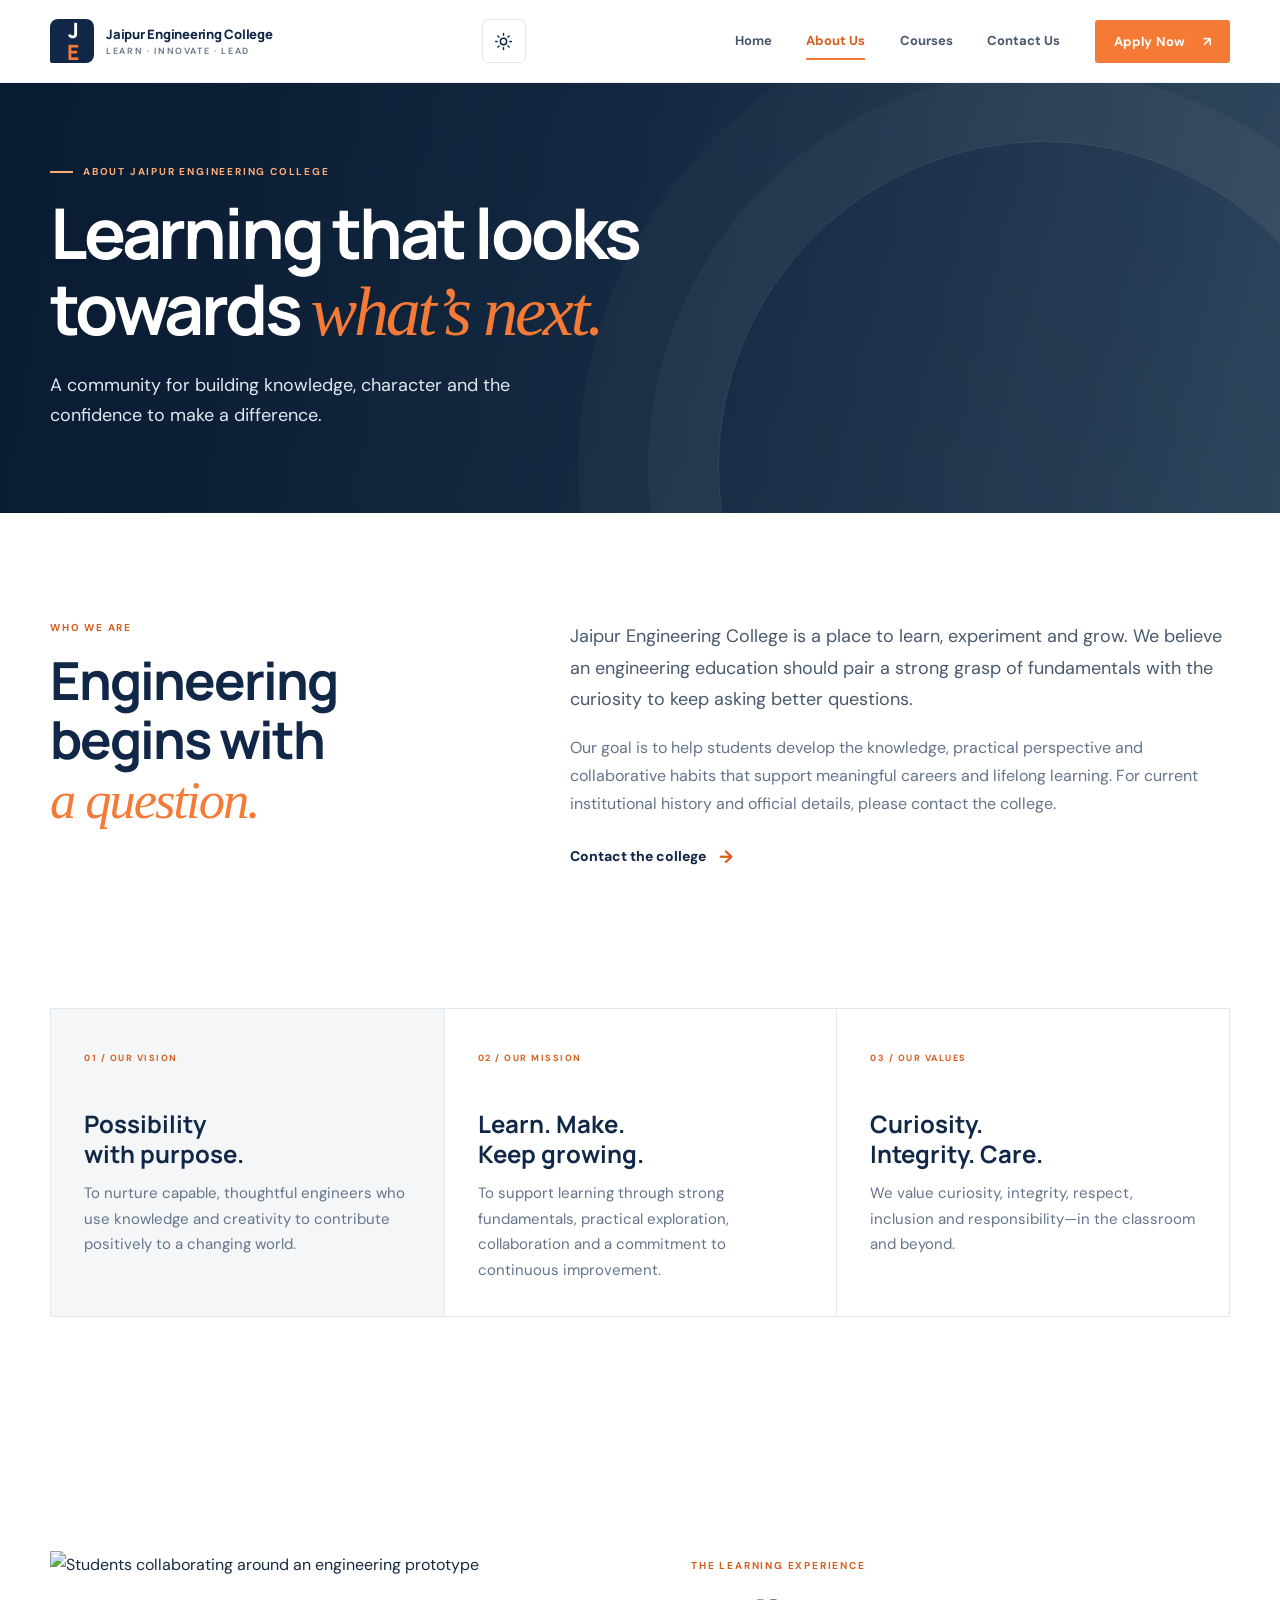
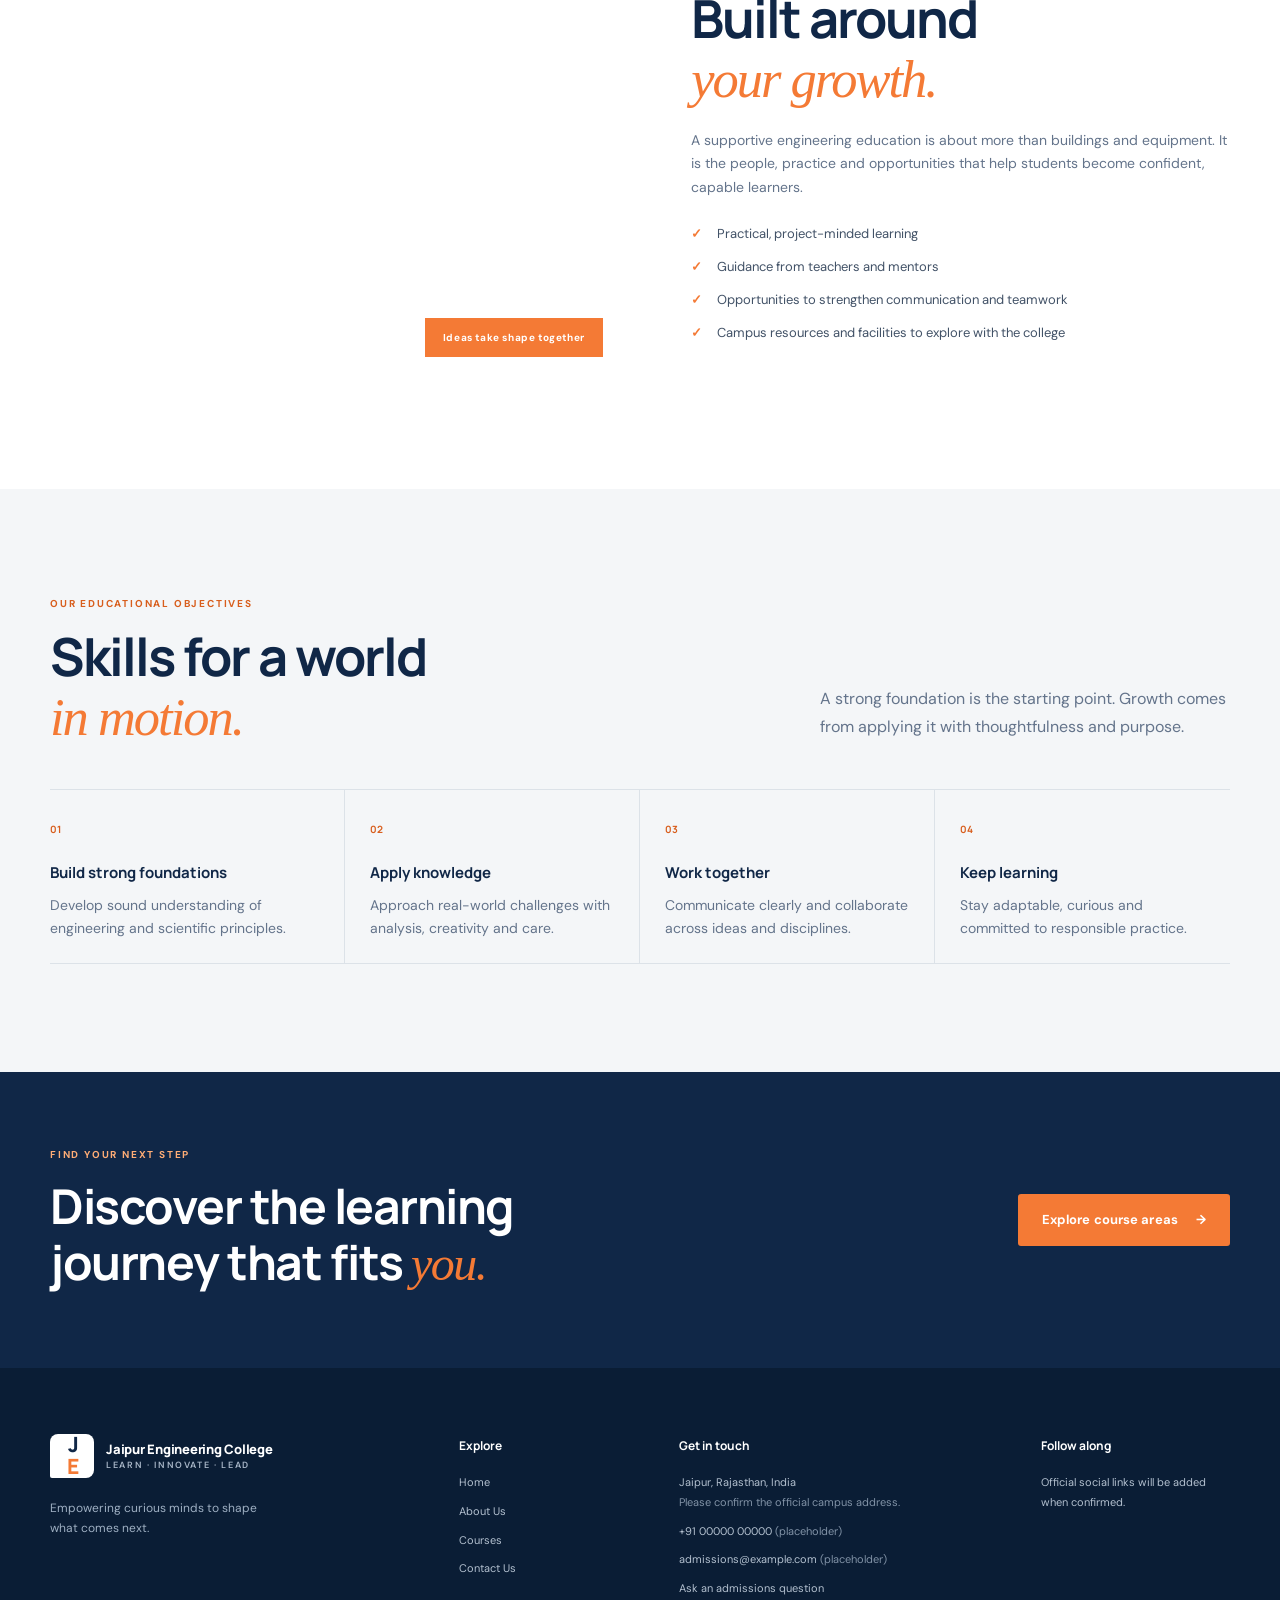
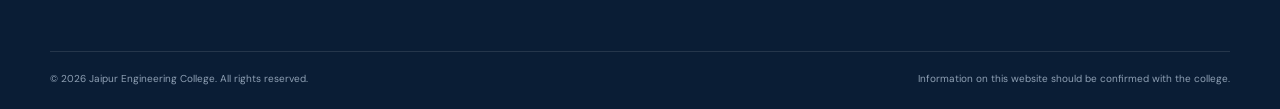
==== commit 4387a0bd: "updated design of my first site" ====
--- a/about.html
+++ b/about.html
@@ -6,6 +6,16 @@
     <meta name="description" content="Learn about Jaipur Engineering College, its educational approach, values and campus experience.">
     <meta name="theme-color" content="#102747">
     <title>About Us | Jaipur Engineering College</title>
+    <script>
+        (() => {
+            try {
+                const savedTheme = localStorage.getItem("jec-theme");
+                document.documentElement.dataset.theme = savedTheme === "dark" ? "dark" : "light";
+            } catch (error) {
+                console.warn("Unable to read the saved theme preference.", error);
+            }
+        })();
+    </script>
     <link rel="preconnect" href="https://fonts.googleapis.com">
     <link rel="preconnect" href="https://fonts.gstatic.com" crossorigin>
     <link href="https://fonts.googleapis.com/css2?family=DM+Sans:wght@400;500;600;700&family=Manrope:wght@400;500;600;700;800&display=swap" rel="stylesheet">
@@ -13,15 +23,13 @@
 </head>
 <body>
     <a class="skip-link" href="#main">Skip to content</a>
-    <header class="site-header"><div class="container nav-wrap"><a class="brand" href="index.html" aria-label="Jaipur Engineering College home"><span class="brand-mark" aria-hidden="true">J<span>E</span></span><span class="brand-name">Jaipur Engineering College<small>Learn · Innovate · Lead</small></span></a><button class="menu-toggle" type="button" aria-label="Open navigation" aria-expanded="false" aria-controls="primary-navigation"><span></span><span></span><span></span></button><nav class="primary-nav" id="primary-navigation" aria-label="Main navigation"><a href="index.html">Home</a><a href="about.html" aria-current="page">About Us</a><a href="courses.html">Courses</a><a href="contact.html">Contact Us</a><a class="button button-small button-orange nav-apply" href="contact.html#enquiry">Apply Now <span aria-hidden="true">↗</span></a></nav></div></header>
+    <header class="site-header"><div class="container nav-wrap"><a class="brand" href="index.html" aria-label="Jaipur Engineering College home"><span class="brand-mark" aria-hidden="true">J<span>E</span></span><span class="brand-name">Jaipur Engineering College<small>Learn · Innovate · Lead</small></span></a><button class="theme-toggle" type="button" aria-label="Switch to dark mode" aria-pressed="false" title="Switch to dark mode"><svg class="theme-icon theme-icon-sun" viewBox="0 0 24 24" aria-hidden="true"><circle cx="12" cy="12" r="4"></circle><path d="M12 2v2m0 16v2M4.93 4.93l1.42 1.42m11.3 11.3 1.42 1.42M2 12h2m16 0h2M4.93 19.07l1.42-1.42m11.3-11.3 1.42-1.42"></path></svg><svg class="theme-icon theme-icon-moon" viewBox="0 0 24 24" aria-hidden="true"><path d="M20.5 15.5A8.5 8.5 0 0 1 8.5 3.5 8.5 8.5 0 1 0 20.5 15.5Z"></path></svg><span class="sr-only">Switch theme</span></button><button class="menu-toggle" type="button" aria-label="Open navigation" aria-expanded="false" aria-controls="primary-navigation"><span></span><span></span><span></span></button><nav class="primary-nav" id="primary-navigation" aria-label="Main navigation"><a href="index.html">Home</a><a href="about.html" aria-current="page">About Us</a><a href="courses.html">Courses</a><a href="contact.html">Contact Us</a><a class="button button-small button-orange nav-apply" href="contact.html#enquiry">Apply Now <span aria-hidden="true">↗</span></a></nav></div></header>
     <main id="main">
         <section class="page-hero about-hero"><div class="container page-hero-content"><p class="eyebrow eyebrow-light"><span></span> About Jaipur Engineering College</p><h1>Learning that looks<br>towards <em>what’s next.</em></h1><p>A community for building knowledge, character and the confidence to make a difference.</p></div></section>
         <section class="section"><div class="container about-intro-grid"><div class="section-heading"><p class="eyebrow">Who we are</p><h2>Engineering<br>begins with<br><em>a question.</em></h2></div><div class="about-intro-copy"><p class="body-large">Jaipur Engineering College is a place to learn, experiment and grow. We believe an engineering education should pair a strong grasp of fundamentals with the curiosity to keep asking better questions.</p><p>Our goal is to help students develop the knowledge, practical perspective and collaborative habits that support meaningful careers and lifelong learning. For current institutional history and official details, please contact the college.</p><a class="text-link" href="contact.html">Contact the college <span aria-hidden="true">→</span></a></div></div></section>
         <section class="values-section"><div class="container values-grid"><article class="value-card value-primary"><span class="card-number">01 / OUR VISION</span><h2>Possibility<br>with purpose.</h2><p>To nurture capable, thoughtful engineers who use knowledge and creativity to contribute positively to a changing world.</p></article><article class="value-card"><span class="card-number">02 / OUR MISSION</span><h2>Learn. Make.<br>Keep growing.</h2><p>To support learning through strong fundamentals, practical exploration, collaboration and a commitment to continuous improvement.</p></article><article class="value-card"><span class="card-number">03 / OUR VALUES</span><h2>Curiosity.<br>Integrity. Care.</h2><p>We value curiosity, integrity, respect, inclusion and responsibility—in the classroom and beyond.</p></article></div></section>
         <section class="section"><div class="container split-feature about-facilities"><div class="feature-image-wrap"><img src="https://images.unsplash.com/photo-1581092160562-40aa08e78837?auto=format&fit=crop&w=1000&q=80" alt="Students collaborating around an engineering prototype" loading="lazy"><span class="image-caption">Ideas take shape together</span></div><div class="feature-copy"><p class="eyebrow">The learning experience</p><h2>Built around<br><em>your growth.</em></h2><p>A supportive engineering education is about more than buildings and equipment. It is the people, practice and opportunities that help students become confident, capable learners.</p><ul class="check-list"><li>Practical, project-minded learning</li><li>Guidance from teachers and mentors</li><li>Opportunities to strengthen communication and teamwork</li><li>Campus resources and facilities to explore with the college</li></ul></div></div></section>
-        <section class="section section-soft"><div class="container"><div class="section-top"><div class="section-heading"><p class="eyebrow">Our educational objectives</p><h2>Skills for a world<br><em>in motion.</em></h2></div><p class="section-summary">A strong foundation is the starting point. Growth comes from applying it with thoughtfulness and purpose.</p></div><div class="objectives-grid"><article><span>01</span><h3>Build strong foundations</h3><p>Develop sound understanding of engineering and scientific principles.</p></article><article><span>02</span><h3>Apply knowledge</h3><p>Approach real-world challenges with analysis, creativity and care.</p></article><article><span>03</span><h3>Work together</h3><p>Communicate clearly and collaborate across ideas and disciplines.</p></article><article><span>04</span><h3>Keep learning</h3><p>Stay adaptable, curious and committed to responsible practice.</p></article></div></div></section>
+        <section class="section section-soft about-objectives"><div class="container"><div class="section-top"><div class="section-heading"><p class="eyebrow">Our educational objectives</p><h2>Skills for a world<br><em>in motion.</em></h2></div><p class="section-summary">A strong foundation is the starting point. Growth comes from applying it with thoughtfulness and purpose.</p></div><div class="objectives-grid"><article><span>01</span><h3>Build strong foundations</h3><p>Develop sound understanding of engineering and scientific principles.</p></article><article><span>02</span><h3>Apply knowledge</h3><p>Approach real-world challenges with analysis, creativity and care.</p></article><article><span>03</span><h3>Work together</h3><p>Communicate clearly and collaborate across ideas and disciplines.</p></article><article><span>04</span><h3>Keep learning</h3><p>Stay adaptable, curious and committed to responsible practice.</p></article></div></div></section>
         <section class="career-band"><div class="container career-content"><div><p class="eyebrow eyebrow-light">Find your next step</p><h2>Discover the learning<br>journey that fits <em>you.</em></h2></div><a class="button button-orange" href="courses.html">Explore course areas <span aria-hidden="true">→</span></a></div></section>
     </main>
     <footer class="site-footer"><div class="container footer-main"><div class="footer-brand"><a class="brand brand-footer" href="index.html"><span class="brand-mark" aria-hidden="true">J<span>E</span></span><span class="brand-name">Jaipur Engineering College<small>Learn · Innovate · Lead</small></span></a><p>Empowering curious minds to shape what comes next.</p></div><div class="footer-col"><h2>Explore</h2><a href="index.html">Home</a><a href="about.html">About Us</a><a href="courses.html">Courses</a><a href="contact.html">Contact Us</a></div><div class="footer-col"><h2>Get in touch</h2><p>Jaipur, Rajasthan, India<br><span class="muted">Please confirm the official campus address.</span></p><a href="tel:+910000000000">+91 00000 00000 <span class="muted">(placeholder)</span></a><a href="mailto:admissions@example.com">admissions@example.com <span class="muted">(placeholder)</span></a><a href="contact.html#enquiry">Ask an admissions question</a></div><div class="footer-col"><h2>Follow along</h2><p>Official social links will be added when confirmed.</p></div></div><div class="container footer-bottom"><span>© <span data-year>2026</span> Jaipur Engineering College. All rights reserved.</span><span>Information on this website should be confirmed with the college.</span></div></footer>
-</body>
-</html>
--- a/style.css
+++ b/style.css
@@ -9,6 +9,17 @@
     --paper: #fff;
     --soft: #f4f6f8;
     --line: #e3e8ed;
+    --surface: #fff;
+    --surface-raised: #fff;
+    --header-surface: rgba(255,255,255,.97);
+    --nav-link: #48576b;
+    --body-secondary: #48596d;
+    --button-navy-bg: #102747;
+    --button-navy-hover: #0b1d35;
+    --hero-background: #102747;
+    --band-background: #102747;
+    --field-border: #d9e0e7;
+    --subtle-border: #dce2e8;
     --serif: Georgia, "Times New Roman", serif;
     --sans: "DM Sans", Arial, sans-serif;
     --display: "Manrope", "DM Sans", Arial, sans-serif;
@@ -16,6 +27,7 @@
 }
 
 * { box-sizing: border-box; }
+* { transition: background-color .25s ease, color .25s ease, border-color .25s ease; }
 html { scroll-behavior: smooth; scroll-padding-top: 88px; }
 body { margin: 0; color: var(--ink); background: var(--paper); font: 16px/1.7 var(--sans); -webkit-font-smoothing: antialiased; }
 img { display: block; max-width: 100%; }
@@ -25,7 +37,7 @@
 .container { width: min(var(--content), calc(100% - 48px)); margin-inline: auto; }
 .sr-only, .skip-link:not(:focus) { position: absolute; width: 1px; height: 1px; padding: 0; margin: -1px; overflow: hidden; clip: rect(0, 0, 0, 0); white-space: nowrap; border: 0; }
 .skip-link:focus { position: fixed; z-index: 100; top: 12px; left: 12px; padding: 12px 18px; background: var(--paper); color: var(--navy); box-shadow: 0 4px 20px #0003; }
-.site-header { position: sticky; z-index: 20; top: 0; background: rgba(255,255,255,.97); border-bottom: 1px solid rgba(16,39,71,.08); backdrop-filter: blur(14px); }
+.site-header { position: sticky; z-index: 20; top: 0; background: var(--header-surface); border-bottom: 1px solid rgba(16,39,71,.08); backdrop-filter: blur(14px); }
 .nav-wrap { min-height: 82px; display: flex; align-items: center; justify-content: space-between; gap: 32px; }
 .brand { display: inline-flex; align-items: center; gap: 12px; flex-shrink: 0; }
 .brand-mark { display: grid; width: 44px; height: 44px; place-items: center; border-radius: 8px 8px 8px 2px; background: var(--navy); color: white; font: 800 21px/1 var(--display); letter-spacing: -2px; }
@@ -33,22 +45,29 @@
 .brand-name { color: var(--navy); font: 800 13px/1.25 var(--display); letter-spacing: -.25px; }
 .brand-name small { display: block; margin-top: 4px; color: var(--muted); font: 600 9px/1 var(--sans); letter-spacing: 1.65px; text-transform: uppercase; }
 .primary-nav { display: flex; align-items: center; gap: clamp(19px, 2.7vw, 38px); }
-.primary-nav > a:not(.button) { position: relative; padding-block: 28px; color: #48576b; font-size: 13px; font-weight: 700; transition: color .2s; }
+.primary-nav > a:not(.button) { position: relative; padding-block: 28px; color: var(--nav-link); font-size: 13px; font-weight: 700; transition: color .2s; }
 .primary-nav > a:not(.button):hover, .primary-nav > a[aria-current="page"] { color: var(--orange-dark); }
 .primary-nav > a:not(.button)::after { position: absolute; right: 0; bottom: 20px; left: 0; height: 2px; background: var(--orange); content: ""; transform: scaleX(0); transform-origin: left; transition: transform .2s; }
 .primary-nav > a:not(.button):hover::after, .primary-nav > a[aria-current="page"]::after { transform: scaleX(1); }
-.menu-toggle { display: none; width: 44px; height: 44px; padding: 11px; border: 1px solid var(--line); border-radius: 5px; background: white; cursor: pointer; }
+.theme-toggle { display: inline-flex; width: 44px; height: 44px; flex: 0 0 auto; align-items: center; justify-content: center; border: 1px solid var(--line); border-radius: 6px; color: var(--navy); background: var(--surface); cursor: pointer; }
+.theme-toggle:hover { border-color: var(--orange); color: var(--orange-dark); }
+.theme-toggle:focus-visible, .menu-toggle:focus-visible, button:focus-visible, a:focus-visible, input:focus-visible, select:focus-visible, textarea:focus-visible { outline: 3px solid var(--orange); outline-offset: 3px; }
+.theme-icon { width: 19px; height: 19px; fill: none; stroke: currentColor; stroke-linecap: round; stroke-linejoin: round; stroke-width: 1.8; }
+.theme-icon-moon { display: none; }
+html[data-theme="dark"] .theme-icon-sun { display: none; }
+html[data-theme="dark"] .theme-icon-moon { display: block; }
+.menu-toggle { display: none; width: 44px; height: 44px; padding: 11px; border: 1px solid var(--line); border-radius: 5px; background: var(--surface); cursor: pointer; }
 .menu-toggle span { display: block; width: 19px; height: 2px; margin: 4px auto; background: var(--navy); transition: transform .2s, opacity .2s; }
 .button { display: inline-flex; min-height: 52px; align-items: center; justify-content: center; gap: 18px; padding: 0 23px; border: 1px solid transparent; border-radius: 3px; font: 700 13px/1 var(--sans); letter-spacing: .1px; transition: transform .2s, background .2s, color .2s, box-shadow .2s; }
 .button:hover { transform: translateY(-2px); box-shadow: 0 8px 22px #10274720; }
 .button-small { min-height: 43px; padding-inline: 18px; }
 .button-orange { color: white; background: var(--orange); }
 .button-orange:hover { background: var(--orange-dark); }
-.button-navy { color: white; background: var(--navy); }
-.button-navy:hover { background: var(--navy-deep); }
+.button-navy { color: white; background: var(--button-navy-bg); }
+.button-navy:hover { background: var(--button-navy-hover); }
 .button-outline-light { border-color: #ffffff95; color: white; background: #ffffff0d; }
 .button-outline-light:hover { color: var(--navy); background: white; }
-.hero { position: relative; display: flex; min-height: min(670px, 77vw); min-height: clamp(560px, 61vw, 710px); align-items: center; overflow: hidden; color: white; background: var(--navy); }
+.hero { position: relative; display: flex; min-height: min(670px, 77vw); min-height: clamp(560px, 61vw, 710px); align-items: center; overflow: hidden; color: white; background: var(--hero-background); }
 .hero-image, .hero-shade { position: absolute; inset: 0; width: 100%; height: 100%; }
 .hero-image { object-fit: cover; object-position: center 48%; animation: hero-zoom 16s ease-out both; }
 .hero-shade { background: linear-gradient(90deg, rgba(8,25,47,.91) 0%, rgba(8,25,47,.76) 43%, rgba(8,25,47,.18) 100%), linear-gradient(0deg, rgba(8,25,47,.30), transparent 34%); }
@@ -125,7 +144,7 @@
 .placement-placeholder span, .placement-placeholder strong { display: block; }
 .placement-placeholder span { color: var(--muted); font-size: 10px; }
 .placement-placeholder strong { margin-top: 6px; color: var(--navy); font: 700 13px var(--display); }
-.career-band { padding-block: 76px; color: white; background: var(--navy); }
+.career-band { padding-block: 76px; color: white; background: var(--band-background); }
 .career-content { display: flex; align-items: center; justify-content: space-between; gap: 35px; }
 .career-content h2 { margin: 0; color: white; font-size: clamp(31px, 4vw, 48px); line-height: 1.17; letter-spacing: -1.5px; }
 .stories-section { background: #f8f9fa; }
@@ -158,8 +177,9 @@
 .page-hero-content { position: relative; z-index: 1; padding-block: 80px; }
 .page-hero h1 { font-size: clamp(44px,6vw,70px); }
 .page-hero-content > p:last-child { max-width: 540px; margin: 20px 0 0; color: #e1e8ef; font-size: 16px; }
+.about-hero .page-hero-content > p:last-child { font-size: 18px; line-height: 1.7; }
 .about-intro-grid { display: grid; grid-template-columns: .8fr 1.2fr; gap: 80px; }
-.about-intro-copy p { color: var(--muted); font-size: 14px; }
+.about-intro-copy p { color: var(--muted); font-size: 16px; line-height: 1.75; }
 .about-intro-copy .body-large { color: #48596d; font-size: 18px; }
 .about-intro-copy .text-link { margin-top: 8px; }
 .values-section { padding-block: 28px 96px; }
@@ -167,17 +187,19 @@
 .value-card { min-height: 260px; padding: 33px; border-left: 1px solid var(--line); }
 .value-card:first-child { border-left: 0; }
 .value-card h2 { margin: 40px 0 12px; color: var(--navy); font-size: 24px; line-height: 1.25; }
-.value-card p { margin: 0; color: var(--muted); font-size: 12px; }
+.value-card p { margin: 0; color: var(--muted); font-size: 15px; line-height: 1.7; }
 .value-primary { background: var(--soft); }
 .about-facilities { padding-top: 30px; }
+.about-intro-copy .text-link { font-size: 14px; }
 .section-summary { max-width: 410px; margin-bottom: 7px; color: var(--muted); font-size: 14px; }
+.about-objectives .section-summary { font-size: 16px; line-height: 1.7; }
 .objectives-grid { display: grid; grid-template-columns: repeat(4,1fr); border-top: 1px solid #dce2e8; border-bottom: 1px solid #dce2e8; }
 .objectives-grid article { padding: 24px 25px 23px 0; border-right: 1px solid #dce2e8; }
 .objectives-grid article + article { padding-left: 25px; }
 .objectives-grid article:last-child { border: 0; }
 .objectives-grid article > span { color: var(--orange-dark); font: 700 10px var(--display); }
 .objectives-grid h3 { margin: 19px 0 8px; color: var(--navy); font-size: 15px; }
-.objectives-grid p { margin: 0; color: var(--muted); font-size: 11px; }
+.objectives-grid p { margin: 0; color: var(--muted); font-size: 14px; line-height: 1.65; }
 .course-page-heading { display: flex; justify-content: space-between; align-items: end; gap: 50px; margin-bottom: 40px; }
 .course-page-heading h2 { margin: 0; color: var(--navy); font-size: clamp(34px,4vw,48px); line-height: 1.12; letter-spacing: -1.8px; }
 .course-page-heading > p { max-width: 470px; margin: 0 0 4px; color: var(--muted); font-size: 12px; }
@@ -242,7 +264,7 @@
 @media (max-width: 900px) {
     .nav-wrap { min-height: 74px; }
     .menu-toggle { display: block; }
-    .primary-nav { position: absolute; top: calc(100% + 1px); right: 0; left: 0; display: none; align-items: stretch; flex-direction: column; gap: 0; padding: 10px 24px 22px; border-bottom: 1px solid var(--line); background: white; box-shadow: 0 12px 20px #10274712; }
+    .primary-nav { position: absolute; top: calc(100% + 1px); right: 0; left: 0; display: none; align-items: stretch; flex-direction: column; gap: 0; padding: 10px 24px 22px; border-bottom: 1px solid var(--line); background: var(--surface); box-shadow: 0 12px 20px #10274712; }
     .primary-nav.is-open { display: flex; }
     .primary-nav > a:not(.button) { padding: 13px 0; }
     .primary-nav > a:not(.button)::after { bottom: 6px; right: auto; width: 30px; }
@@ -311,3 +333,82 @@
     .footer-brand { grid-column: 1 / -1; }
     .footer-bottom { align-items: flex-start; flex-direction: column; gap: 7px; }
 }
+
+html[data-theme="dark"] {
+    color-scheme: dark;
+    --navy: #e5edf6;
+    --navy-deep: #091525;
+    --ink: #e3eaf3;
+    --muted: #afbdce;
+    --orange: #ff955f;
+    --orange-dark: #ffad7b;
+    --paper: #101b29;
+    --soft: #172536;
+    --line: #2b3b4e;
+    --surface: #111f2e;
+    --surface-raised: #172638;
+    --header-surface: rgba(12,24,39,.97);
+    --nav-link: #cbd6e3;
+    --body-secondary: #c2cedb;
+    --button-navy-bg: #31516f;
+    --button-navy-hover: #3b6285;
+    --hero-background: #091525;
+    --band-background: #091525;
+    --field-border: #35485d;
+    --subtle-border: #34465a;
+}
+
+html[data-theme="dark"] body { color: var(--ink); background: var(--paper); }
+html[data-theme="dark"] .site-header { border-color: var(--line); }
+html[data-theme="dark"] .brand-mark { color: white; background: #294765; }
+html[data-theme="dark"] .button-outline-light:hover { color: #102747; }
+html[data-theme="dark"] .menu-toggle { background: var(--surface); }
+html[data-theme="dark"] .menu-toggle span { background: var(--navy); }
+html[data-theme="dark"] .primary-nav { background: var(--surface); }
+html[data-theme="dark"] .quick-facts,
+html[data-theme="dark"] .course-preview,
+html[data-theme="dark"] .facility-card,
+html[data-theme="dark"] .course-card,
+html[data-theme="dark"] .filter-button,
+html[data-theme="dark"] .form-field input,
+html[data-theme="dark"] .form-field select,
+html[data-theme="dark"] .form-field textarea { color: var(--ink); background: var(--surface); }
+html[data-theme="dark"] .quick-facts { border-color: var(--line); }
+html[data-theme="dark"] .snapshot-section { background: #1c2938; }
+html[data-theme="dark"] .snapshot-grid { border-color: #3a4654; }
+html[data-theme="dark"] .snapshot-grid article { border-color: #3a4654; }
+html[data-theme="dark"] .course-preview,
+html[data-theme="dark"] .course-card { border-color: var(--line); }
+html[data-theme="dark"] .course-preview:hover { border-color: #a65f3b; }
+html[data-theme="dark"] .stories-section { background: var(--surface-raised); }
+html[data-theme="dark"] .story-note { border-color: var(--line); }
+html[data-theme="dark"] .filter-button { border-color: var(--line); color: var(--body-secondary); }
+html[data-theme="dark"] .filter-button:hover,
+html[data-theme="dark"] .filter-button.is-active { border-color: #7c9ab8; color: white; background: #31516f; }
+html[data-theme="dark"] .search-box { border-color: var(--line); }
+html[data-theme="dark"] .search-box input { color: var(--ink); }
+html[data-theme="dark"] .course-card dl > div { border-color: var(--line); }
+html[data-theme="dark"] .course-card dt { color: var(--muted); }
+html[data-theme="dark"] .objectives-grid,
+html[data-theme="dark"] .objectives-grid article { border-color: var(--subtle-border); }
+html[data-theme="dark"] .contact-detail .detail-icon { border-color: #694a3c; }
+html[data-theme="dark"] .contact-detail p,
+html[data-theme="dark"] .contact-detail a,
+html[data-theme="dark"] .body-large,
+html[data-theme="dark"] .about-intro-copy .body-large,
+html[data-theme="dark"] .check-list li,
+html[data-theme="dark"] .story-note p { color: var(--body-secondary); }
+html[data-theme="dark"] .map-placeholder { border-color: #405166; color: var(--muted); }
+html[data-theme="dark"] .form-field input,
+html[data-theme="dark"] .form-field select,
+html[data-theme="dark"] .form-field textarea { border-color: var(--field-border); }
+html[data-theme="dark"] .form-field label { color: var(--ink); }
+html[data-theme="dark"] .form-disclaimer { color: var(--muted); }
+html[data-theme="dark"] .form-feedback { color: #93d6a7; }
+html[data-theme="dark"] .form-feedback.is-error { color: #ff9d91; }
+html[data-theme="dark"] input::placeholder,
+html[data-theme="dark"] textarea::placeholder { color: #95a5b8; opacity: 1; }
+
+@media (prefers-reduced-motion: reduce) {
+    *, *::before, *::after { transition-duration: .01ms !important; }
+}
